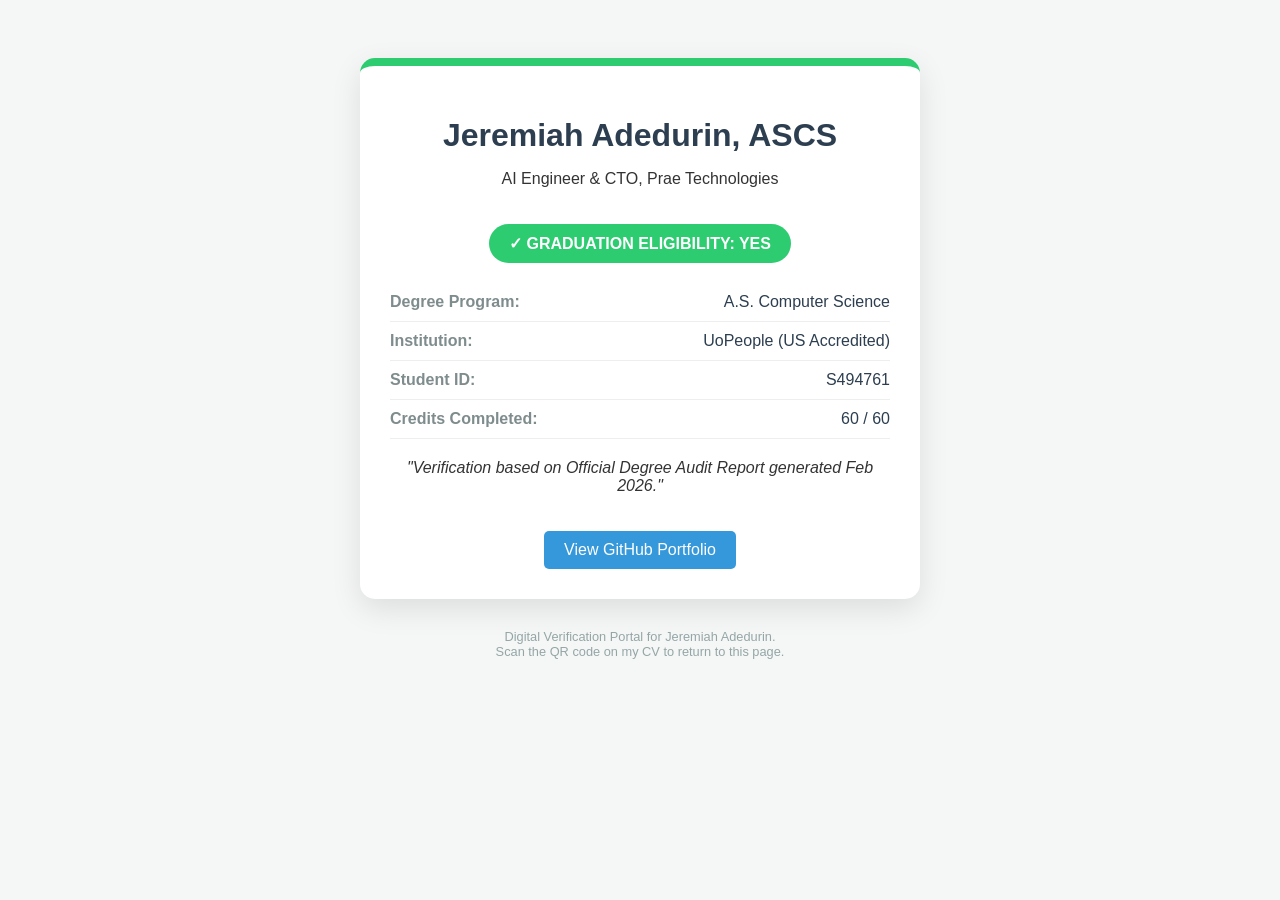
==== verify.html @ f21610d3 "Create verify.html for graduation eligibility verification This file serves as a digital verificatio" ====
<!DOCTYPE html>
<html lang="en">
<head>
    <meta charset="UTF-8">
    <meta name="viewport" content="width=device-width, initial-scale=1.0">
    <title>Verify Credentials | Jeremiah Adedurin</title>
    <style>
        body { font-family: 'Segoe UI', Tahoma, Geneva, Verdana, sans-serif; background: #f4f7f6; color: #333; text-align: center; padding: 50px; }
        .card { background: white; max-width: 500px; margin: auto; padding: 30px; border-radius: 15px; box-shadow: 0 10px 30px rgba(0,0,0,0.1); border-top: 8px solid #2ecc71; }
        h1 { margin-bottom: 5px; color: #2c3e50; }
        .status-badge { background: #2ecc71; color: white; padding: 10px 20px; border-radius: 50px; display: inline-block; font-weight: bold; margin: 20px 0; }
        .data-row { display: flex; justify-content: space-between; padding: 10px 0; border-bottom: 1px solid #eee; }
        .label { font-weight: bold; color: #7f8c8d; }
        .value { color: #2c3e50; }
        .footer { margin-top: 30px; font-size: 0.8em; color: #95a5a6; }
        .btn { display: inline-block; margin-top: 20px; padding: 10px 20px; background: #3498db; color: white; text-decoration: none; border-radius: 5px; }
    </style>
</head>
<body>

    <div class="card">
        <h1>Jeremiah Adedurin, ASCS</h1>
        <p>AI Engineer & CTO, Prae Technologies</p>
        
        <div class="status-badge">✓ GRADUATION ELIGIBILITY: YES</div>

        <div class="data-row">
            <span class="label">Degree Program:</span>
            <span class="value">A.S. Computer Science</span>
        </div>
        <div class="data-row">
            <span class="label">Institution:</span>
            <span class="value">UoPeople (US Accredited)</span>
        </div>
        <div class="data-row">
            <span class="label">Student ID:</span>
            <span class="value">S494761</span>
        </div>
        <div class="data-row">
            <span class="label">Credits Completed:</span>
            <span class="value">60 / 60</span>
        </div>

        <p style="margin-top:20px; font-style: italic;">"Verification based on Official Degree Audit Report generated Feb 2026."</p>
        
        <a href="https://github.com/Jerronce" class="btn">View GitHub Portfolio</a>
    </div>

    <div class="footer">
        Digital Verification Portal for Jeremiah Adedurin. <br>
        Scan the QR code on my CV to return to this page.
    </div>

</body>
</html>
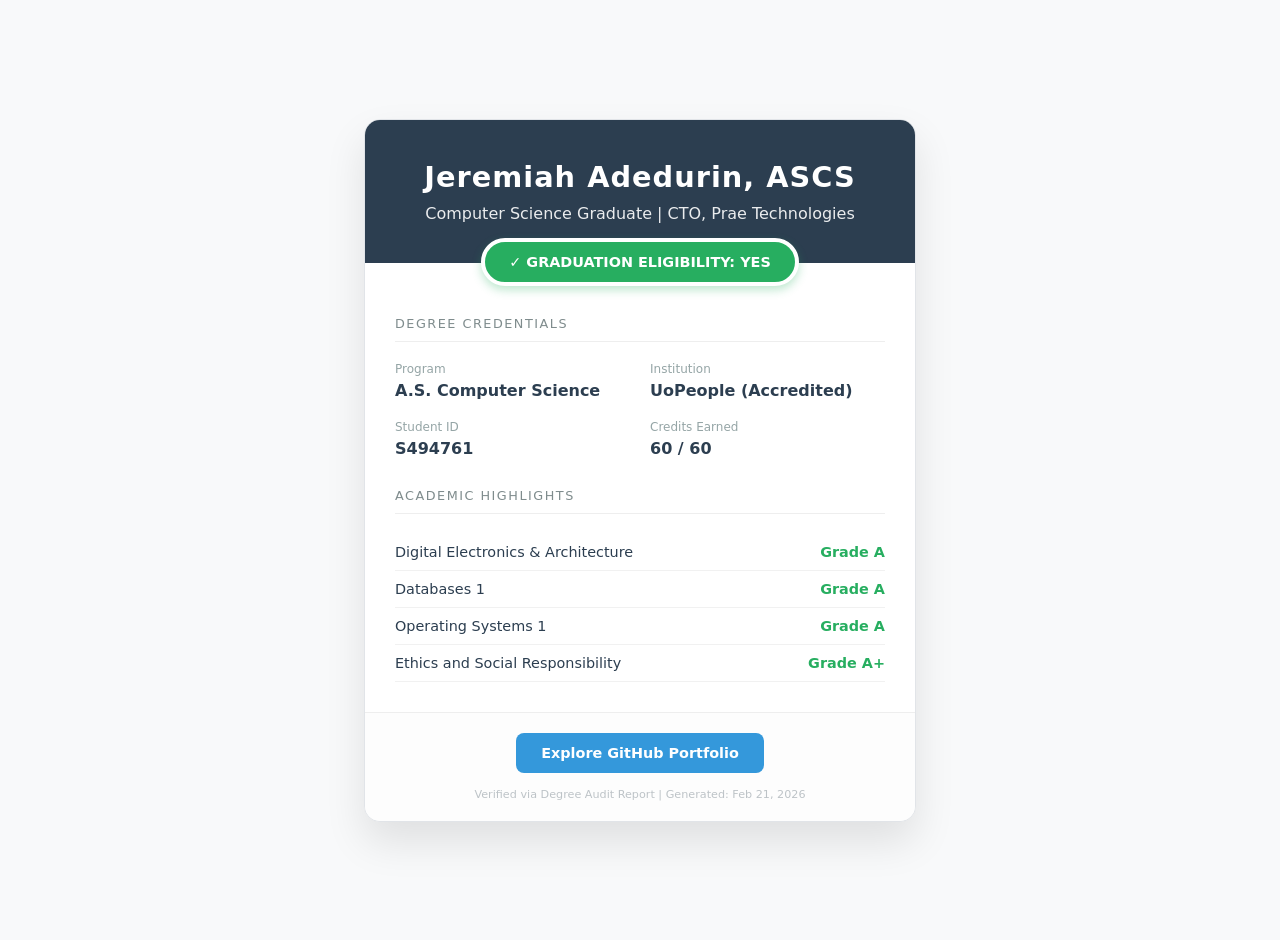
==== commit b98832a8: "Update title and structure of verification page" ====
--- a/verify.html
+++ b/verify.html
@@ -3,52 +3,88 @@
 <head>
     <meta charset="UTF-8">
     <meta name="viewport" content="width=device-width, initial-scale=1.0">
-    <title>Verify Credentials | Jeremiah Adedurin</title>
+    <title>Academic Verification | Jeremiah Adedurin, ASCS</title>
     <style>
-        body { font-family: 'Segoe UI', Tahoma, Geneva, Verdana, sans-serif; background: #f4f7f6; color: #333; text-align: center; padding: 50px; }
-        .card { background: white; max-width: 500px; margin: auto; padding: 30px; border-radius: 15px; box-shadow: 0 10px 30px rgba(0,0,0,0.1); border-top: 8px solid #2ecc71; }
-        h1 { margin-bottom: 5px; color: #2c3e50; }
-        .status-badge { background: #2ecc71; color: white; padding: 10px 20px; border-radius: 50px; display: inline-block; font-weight: bold; margin: 20px 0; }
-        .data-row { display: flex; justify-content: space-between; padding: 10px 0; border-bottom: 1px solid #eee; }
-        .label { font-weight: bold; color: #7f8c8d; }
-        .value { color: #2c3e50; }
-        .footer { margin-top: 30px; font-size: 0.8em; color: #95a5a6; }
-        .btn { display: inline-block; margin-top: 20px; padding: 10px 20px; background: #3498db; color: white; text-decoration: none; border-radius: 5px; }
+        :root { --primary: #2c3e50; --success: #27ae60; --accent: #3498db; --bg: #f8f9fa; }
+        body { font-family: 'Inter', system-ui, sans-serif; background: var(--bg); color: var(--primary); margin: 0; padding: 20px; display: flex; justify-content: center; align-items: center; min-height: 100vh; }
+        .verification-card { background: white; width: 100%; max-width: 550px; border-radius: 16px; box-shadow: 0 20px 40px rgba(0,0,0,0.1); overflow: hidden; border: 1px solid #e1e4e8; }
+        .header { background: var(--primary); color: white; padding: 40px 20px; text-align: center; }
+        .header h1 { margin: 0; font-size: 1.8rem; letter-spacing: 1px; }
+        .header p { margin: 10px 0 0; opacity: 0.9; font-weight: 300; }
+        .badge-container { text-align: center; margin-top: -25px; }
+        .status-badge { background: var(--success); color: white; padding: 12px 24px; border-radius: 50px; font-weight: bold; font-size: 0.9rem; box-shadow: 0 4px 10px rgba(39, 174, 96, 0.3); display: inline-block; border: 4px solid white; }
+        .content { padding: 30px; }
+        .section-title { font-size: 0.8rem; text-transform: uppercase; color: #7f8c8d; letter-spacing: 1.5px; border-bottom: 1px solid #eee; padding-bottom: 10px; margin-bottom: 20px; }
+        .grid { display: grid; grid-template-columns: 1fr 1fr; gap: 20px; margin-bottom: 30px; }
+        .info-box .label { display: block; font-size: 0.75rem; color: #95a5a6; margin-bottom: 5px; }
+        .info-box .value { display: block; font-weight: 600; font-size: 1rem; color: var(--primary); }
+        .highlight-table { width: 100%; border-collapse: collapse; margin-top: 10px; font-size: 0.9rem; }
+        .highlight-table td { padding: 10px 0; border-bottom: 1px solid #f1f1f1; }
+        .grade { font-weight: bold; color: var(--success); text-align: right; }
+        .footer { background: #fdfdfd; padding: 20px; text-align: center; border-top: 1px solid #eee; }
+        .btn { display: inline-block; padding: 12px 25px; background: var(--accent); color: white; text-decoration: none; border-radius: 8px; font-weight: 600; font-size: 0.9rem; transition: 0.3s; }
+        .btn:hover { background: #2980b9; transform: translateY(-2px); }
+        .timestamp { font-size: 0.7rem; color: #bdc3c7; margin-top: 15px; }
     </style>
 </head>
 <body>
 
-    <div class="card">
-        <h1>Jeremiah Adedurin, ASCS</h1>
-        <p>AI Engineer & CTO, Prae Technologies</p>
-        
-        <div class="status-badge">✓ GRADUATION ELIGIBILITY: YES</div>
-
-        <div class="data-row">
-            <span class="label">Degree Program:</span>
-            <span class="value">A.S. Computer Science</span>
-        </div>
-        <div class="data-row">
-            <span class="label">Institution:</span>
-            <span class="value">UoPeople (US Accredited)</span>
-        </div>
-        <div class="data-row">
-            <span class="label">Student ID:</span>
-            <span class="value">S494761</span>
-        </div>
-        <div class="data-row">
-            <span class="label">Credits Completed:</span>
-            <span class="value">60 / 60</span>
+    <div class="verification-card">
+        <div class="header">
+            <h1>Jeremiah Adedurin, ASCS</h1>
+            <p>Computer Science Graduate | CTO, Prae Technologies</p>
         </div>
 
-        <p style="margin-top:20px; font-style: italic;">"Verification based on Official Degree Audit Report generated Feb 2026."</p>
-        
-        <a href="https://github.com/Jerronce" class="btn">View GitHub Portfolio</a>
-    </div>
+        <div class="badge-container">
+            <div class="status-badge">✓ GRADUATION ELIGIBILITY: YES</div>
+        </div>
 
-    <div class="footer">
-        Digital Verification Portal for Jeremiah Adedurin. <br>
-        Scan the QR code on my CV to return to this page.
+        <div class="content">
+            <div class="section-title">Degree Credentials</div>
+            <div class="grid">
+                <div class="info-box">
+                    <span class="label">Program</span>
+                    <span class="value">A.S. Computer Science</span>
+                </div>
+                <div class="info-box">
+                    <span class="label">Institution</span>
+                    <span class="value">UoPeople (Accredited)</span>
+                </div>
+                <div class="info-box">
+                    <span class="label">Student ID</span>
+                    <span class="value">S494761</span>
+                </div>
+                <div class="info-box">
+                    <span class="label">Credits Earned</span>
+                    <span class="value">60 / 60</span>
+                </div>
+            </div>
+
+            <div class="section-title">Academic Highlights</div>
+            <table class="highlight-table">
+                <tr>
+                    <td>Digital Electronics & Architecture</td>
+                    <td class="grade">Grade A</td>
+                </tr>
+                <tr>
+                    <td>Databases 1</td>
+                    <td class="grade">Grade A</td>
+                </tr>
+                <tr>
+                    <td>Operating Systems 1</td>
+                    <td class="grade">Grade A</td>
+                </tr>
+                <tr>
+                    <td>Ethics and Social Responsibility</td>
+                    <td class="grade">Grade A+</td>
+                </tr>
+            </table>
+        </div>
+
+        <div class="footer">
+            <a href="https://github.com/Jerronce" class="btn">Explore GitHub Portfolio</a>
+            <div class="timestamp">Verified via Degree Audit Report | Generated: Feb 21, 2026</div>
+        </div>
     </div>
 
 </body>
